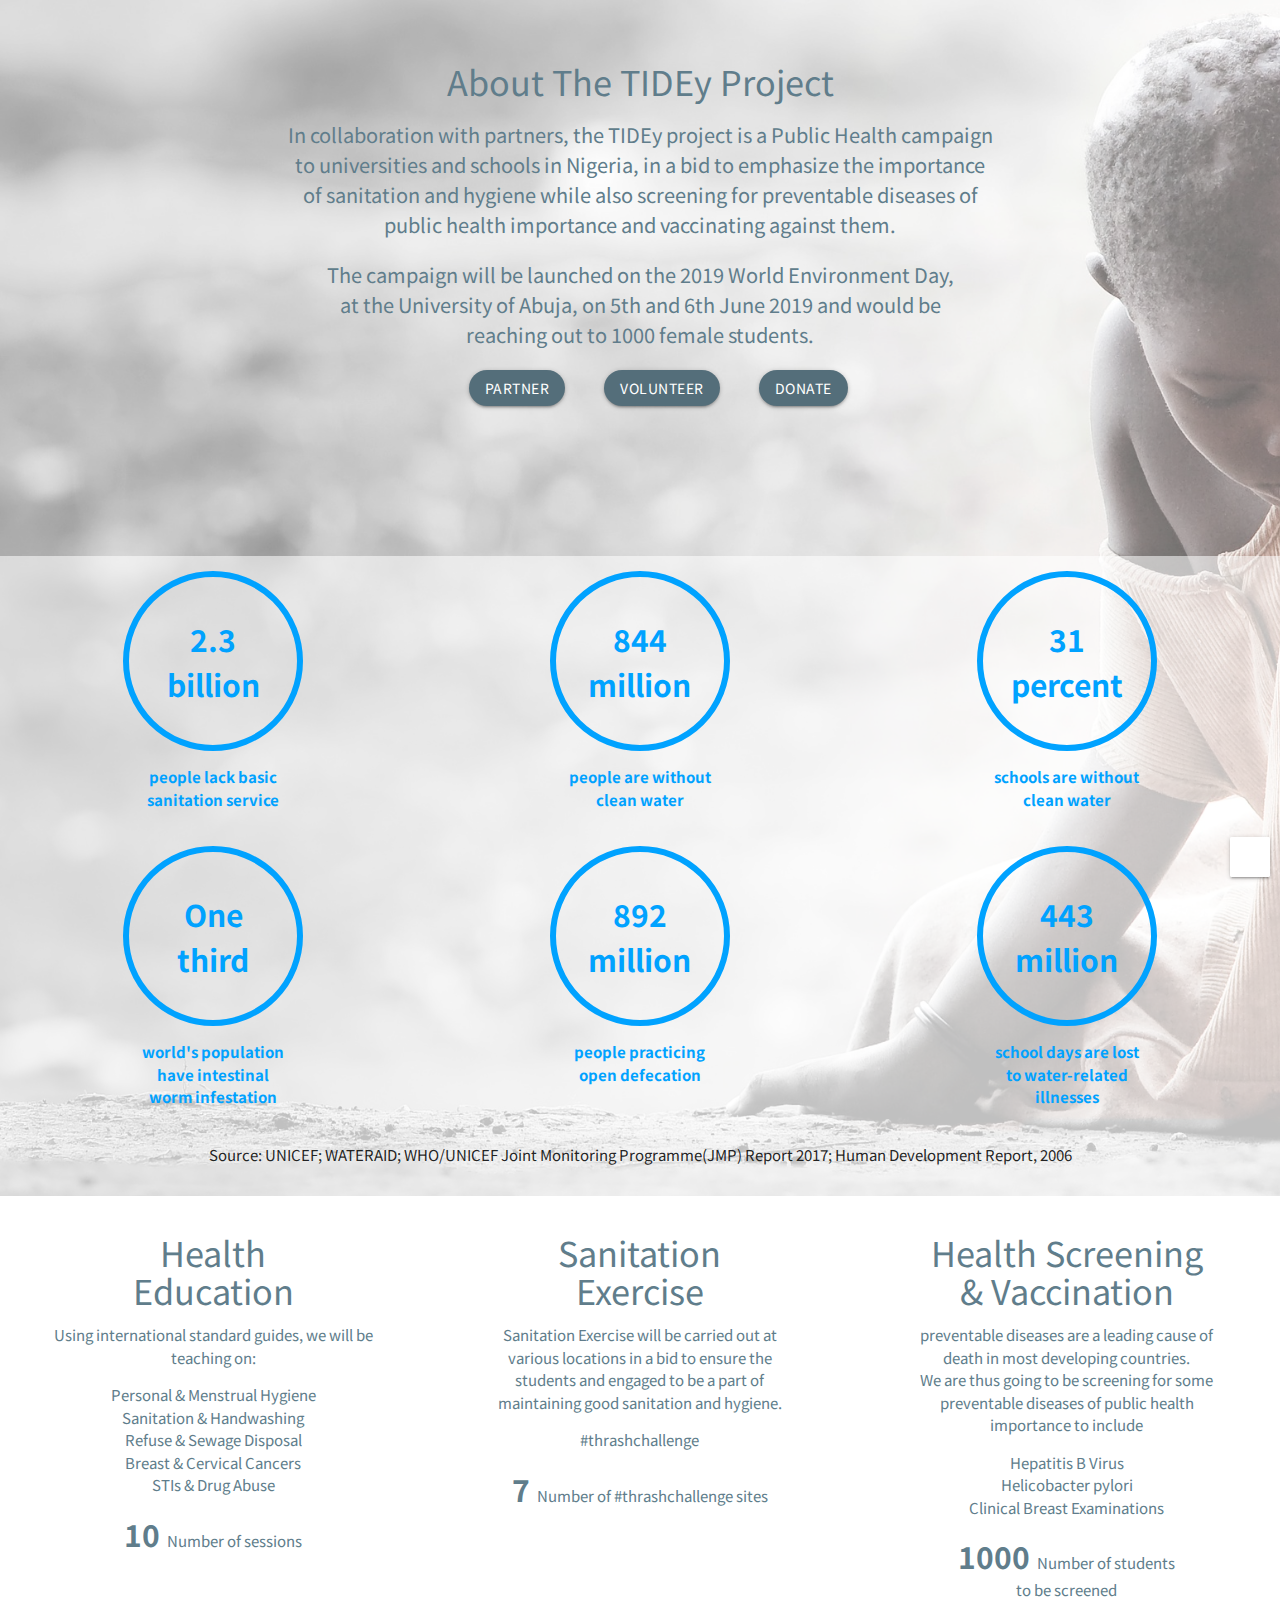
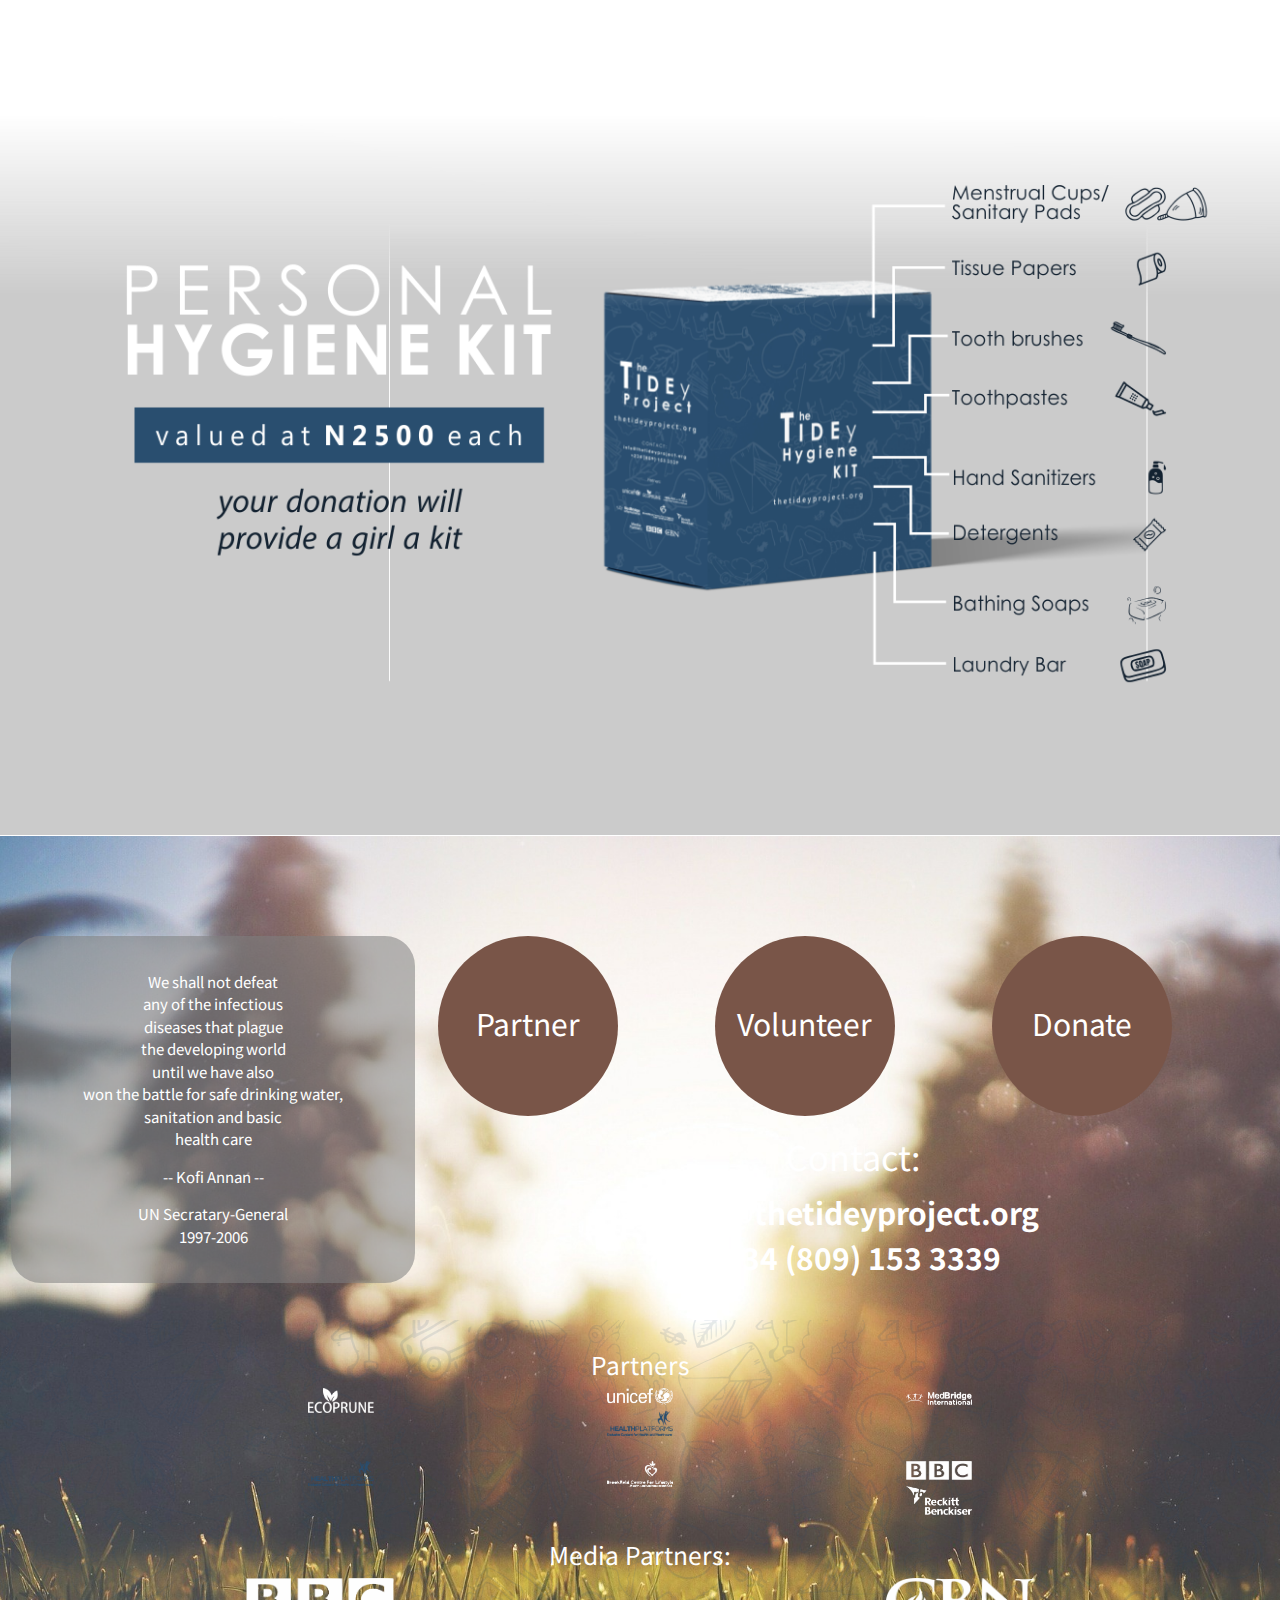
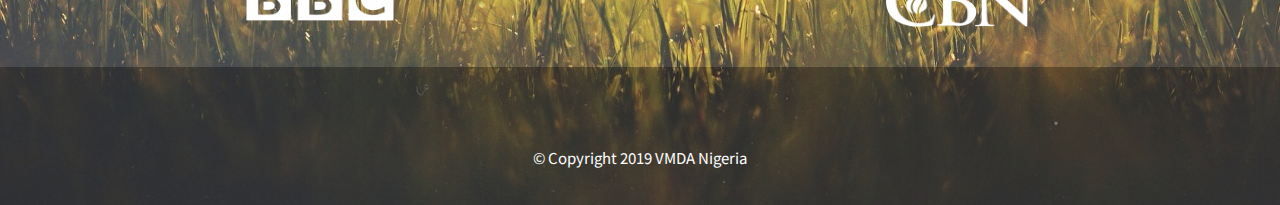
==== about.html @ 2f0557e1 "total makeover" ====
<!DOCTYPE html>
<html lang="en">
<head>
    <meta charset="UTF-8">
    <meta name="viewport" content="width=device-width, initial-scale=1.0">
    <meta http-equiv="X-UA-Compatible" content="ie=edge">
    <!--Import Google Icon Font-->
    <link href="https://fonts.googleapis.com/icon?family=Material+Icons" rel="stylesheet">
    <link href="https://fonts.googleapis.com/css?family=Noto+Sans+TC" rel="stylesheet">
    <link rel="stylesheet" href="https://use.fontawesome.com/releases/v5.8.2/css/all.css" integrity="sha384-oS3vJWv+0UjzBfQzYUhtDYW+Pj2yciDJxpsK1OYPAYjqT085Qq/1cq5FLXAZQ7Ay" crossorigin="anonymous">
    <!-- Compiled and minified CSS -->
    <link rel="stylesheet" href="https://cdnjs.cloudflare.com/ajax/libs/materialize/1.0.0/css/materialize.min.css">
    <link rel="stylesheet" href="public/css/animate.css">
    <script src="https://ajax.googleapis.com/ajax/libs/jquery/3.4.0/jquery.min.js"></script>
    <!-- Global site tag (gtag.js) - Google Analytics -->
    <script async src="https://www.googletagmanager.com/gtag/js?id=UA-139698238-1"></script>
    <script>
    window.dataLayer = window.dataLayer || [];
    function gtag(){dataLayer.push(arguments);}
    gtag('js', new Date());

    gtag('config', 'UA-139698238-1');
    </script>

    <script>
            $(document).ready(function(){
               $('.sidenav').sidenav();
            });
    </script>   

    <link rel="stylesheet" href="public/css/about.css">
    <link rel="Icon" href="public/media/TIDEy Logo.png">
    <title>The Tidey Project</title>
</head>
<body>

    <div id="gele" class="section">
            <div id="firstsection" class="section blue-grey-text center">
                    <h4>About The TIDEy Project</h4>
                    <p>In collaboration with partners,
                         the TIDEy project is a Public Health campaign <br/>to universities and schools in Nigeria, 
                        in a bid to emphasize the importance<br/> of sanitation and hygiene while also screening for
                         preventable diseases of<br/> public health importance and vaccinating against them.</p>
                    <p>
                            The campaign will be launched on the 2019 World Environment Day,<br/>
                            at the University of Abuja, on 5th and 6th June 2019 and would be<br/>
                             reaching out to 1000 female students.
                    </p>
                    <div id="three-sage-buttons">
                            <div class="btn cus-btn blue-grey darken-1">Partner</div>
                            <div class="btn cus-btn blue-grey darken-1">Volunteer</div>
                            <div class="btn cus-btn blue-grey darken-1">Donate</div>
                    </div>
            </div>
            <div id="secondsection" class="section center">
                <div class="row">
                        <div class="col l4 s4">
                            <div class="circle center">
                                <p>2.3<br/>billion</p>
                            </div>
                            <p>people lack basic <br/>sanitation service</p>
                        </div>
                        <div class="col l4 s4">
                            <div class="circle center">
                                <p>844<br/>million</p>
                            </div>
                            <p>people are without <br/> clean water</p>
                        </div>
                        <div class="col l4 s4">
                            <div class="circle center">
                                <p>31<br/>percent</p>
                            </div>
                            <p>schools are without <br/> clean water</p>
                        </div>
                </div>
                <div class="row">
                        <div class="col l4 s4">
                            <div class="circle center">
                                <p>One<br/>third</p>
                            </div>
                            <p>world's population <br/> have intestinal<br/> worm infestation</p>
                        </div>
                        <div class="col l4 s4">
                            <div class="circle center">
                                <p>892<br/>million</p>
                            </div>
                            <p>people practicing<br/> open defecation</p>
                        </div>
                        <div class="col l4 s4">
                            <div class="circle center">
                                <p>443<br/>million</p>
                            </div>
                            <p>school days are lost<br/> to water-related<br/>illnesses</p>
                        </div>
                </div>
                <p>Source: UNICEF; WATERAID; WHO/UNICEF Joint Monitoring Programme(JMP) Report 2017; Human Development Report, 2006</p>
            </div>
    </div>
    

    <div id="thirdsection" class="section blue-grey-text center">
        <div class="row">
            <div class="col l4 s12">
                <h4>Health<br/>Education</h4>
                <p>Using international standard guides, we will be<br/> teaching on:</p>
                <ul>
                    <li>Personal & Menstrual Hygiene</li>
                    <li>Sanitation & Handwashing</li>
                    <li>Refuse & Sewage Disposal</li>
                    <li>Breast & Cervical Cancers</li>
                    <li>STIs & Drug Abuse</li>
                </ul>
                <p><b>10 </b><i class="fas fa-long-arrow-alt-right"></i> Number of sessions</p>
            </div>
            <div class="col l4 s12">
                <h4>Sanitation<br/>Exercise</h4>
                <p>
                    Sanitation Exercise will be carried out at<br/>
                    various locations in a bid to ensure the <br/>
                    students and engaged to be a part of<br/>
                    maintaining good sanitation and hygiene.
                </p>
               <p>#thrashchallenge</p>
               <p><b>7 </b><i class="fas fa-long-arrow-alt-right"></i> Number of #thrashchallenge sites</p>
            </div>
            <div class="col l4 s12">
                <h4>Health Screening<br/>& Vaccination</h4>
                <p>preventable diseases are a leading cause of <br>
                death in most developing countries.<br/>
                We are thus going to be screening for some <br/>
                preventable diseases of public health<br/>
                importance to include
                </p>
                <ul>
                    <li>Hepatitis B Virus</li>
                    <li>Helicobacter pylori</li>
                    <li>Clinical Breast Examinations</li>
                </ul>
                <p><b>1000 </b><i class="fas fa-long-arrow-alt-right"></i> Number of students<br/> to be screened</p>
            </div>
        </div>
    </div>
    <div id="fourthsection" class="section center">
        <img src="/public/media/kit draft.png" alt="">
            <div id="fourthbtn" class="btn cus-btn blue-grey darken-1">DONATE</div>
    </div>
    <div id="fifthsection" class="section">
        <div class="row">
            <div class="col l4 s12">
                <div id="fifthquote" class="center white-text">
                    <p>We shall not defeat<br/> any of the infectious<br/> diseases that plague <br/>the developing world<br/>
                     until we have also <br>won the battle for safe drinking water,<br/>
                     sanitation and basic<br/> health care</p>
                     <p class="quotespitter">
                         -- Kofi Annan --
                     </p>
                     <p>UN Secratary-General<br/>1997-2006</p>
                </div>
            </div>
            <div class="col l8 s12">
                <div class="row white-text fifthcircle">
                    <div class="col l4 s4">
                        <div class="circle brown center">
                            <p>Partner</p>
                        </div>
                    </div>
                    <div class="col l4 s4">
                        <div class="circle brown center">
                            <p>Volunteer</p>
                        </div>
                    </div>
                    <div class="col l4 s4">
                        <div class="circle brown center">
                            <p>Donate</p>
                        </div>
                    </div>
                </div>
                <div class="row center white-text">
                    <h4>Contact:</h4>
                    <b>info@thetideyproject.org<br/>+234 (809) 153 3339</b>
                </div>
            </div>
        </div>
        <div id="partners" class="section center white-text">
            <h5>Partners</h5>
            <div class="container">
                <div class="row">
                    <div class="col l4 s4">
                            <img src="public/media/ecoprune white.png" alt="">
                    </div>
                    <div class="col l4 s4">
                            <img src="public/media/unicef white.png" alt="">
                    </div>
                    <div class="col l4 s4">
                            <img src="public/media/medbr white.png" alt="">
                    </div>
                    <div class="col l4 s4">
                            <img src="public/media/healthpl white.png" alt="">
                    </div>
                </div>

                <div class="row">
                    <div class="col l4 s4">
                            <img src="public/media/healthpl white.png" alt="">
                    </div>
                    <div class="col l4 s4">
                            <img src="public/media/bclm white.png" alt="">
                    </div>
                    <div class="col l4 s4">
                            <img src="public/media/bbc white.png" alt="">
                    </div>
                    <div class="col l4 s4">
                            <img src="public/media/rekit white.png" alt="">
                    </div>
                </div>
            </div>
            <div class="row center">
                    <h5>Media Partners:</h5>
                <div class="col l6 s6">
                    <img src="public/media/bbc white.png" alt="">
                </div>
                <div class="col l6 s6">
                    <img src="public/media/cbn white.png" alt="">
                </div>
            </div>
        </div>
        <div id="footer" class="center white-text">
                <p><span><a href="https://www.facebook.com/cmdanigeria" style="color: white"><i class="fab fa-facebook-square"></i></a></span>
                    <span><a href="https://www.instagram.com/cmdanigeria" style="color: white"><i class="fab fa-instagram"></i></a></span>
                    <span><a href="https://www.twitter.com/cmdanigeria" style="color: white"><i class="fab fa-twitter-square"></i></a></span>
                </p>
                <p>&copy; Copyright 2019 VMDA Nigeria</p>
        </div>
    </div>

    <button id="top" class="btn white pulse floating-btn"><i class="fas fa-chevron-up"></i></button>
    <!-- Compiled and minified JavaScript -->
    <script src="https://cdnjs.cloudflare.com/ajax/libs/materialize/1.0.0/js/materialize.min.js"></script>
    <script src="public/js/controller.js"></script>
</body>
</html>
---- public/css/about.css ----
html {
    scroll-behavior: smooth;
  }
  nav{
    background-color:rgba(255, 255, 255, 0) !important;
    box-shadow: 0 0 0 0 !important;
  }
body{
    margin:0;
    padding:0;
    border:none;
    font-family: 'Noto Sans TC' !important;
}
.section{
    width: 100%;
    border:none;
    margin:0;
}
#gele{
    margin:0;
    padding:0;
    border:none;
    background-image: url(../media/nothappy.jpg);
    background-repeat: no-repeat;
    background-size: cover;
}
#firstsection{
    width:100%;
    padding:40px;
    padding-bottom:150px;
    background-color:rgba(255, 255, 255, 0.445);
}
#firstsection p{
    font-size:20px;
}
#three-sage-buttons{
    width:100%;
}
#three-sage-buttons div{
    margin-left:3% !important;
}
#secondsection{
    background-color:rgba(255, 255, 255, 0.753);
}
#secondsection .row .col{
    text-align:center !important;
    font-weight:700 !important;
}
#secondsection .row .col p{
    text-align:center !important;
    color:rgb(0, 162, 255);
}
#secondsection .row .col .circle{
    border:6px solid rgb(0, 162, 255) !important;
    text-align:left !important;
    height:180px;
    width:180px;
    margin:auto;
    padding:10px;
    color:rgb(0, 162, 255);
    font-size:30px;
    font-weight:700 !important;

}
#thirdsection i{
    font-size:20px;
}
#fourthsection{
    position: relative;
}
#fourthsection img{
    width:100%;
    position: relative;
}
#fourthbtn{
    position: absolute;
    top:20vh;
}
#fourthbtn{
    margin-top:600px;
}
#fifthsection{
    margin-top:-20px;
    padding-top:100px;
    background-image:url(../media/slide3.jpg);
    background-repeat: no-repeat;
    background-size: cover;
    padding-bottom:0;
}
#fifthquote{
    padding:20px;
    border-radius:30px;
    background-color:rgba(128, 128, 128, 0.555) !important;
}
.fifthcircle{
    width:100%;
}
.fifthcircle .circle{
    padding-top:35px;
    font-size:30px;
    text-align:center;
    height:180px;
    width:180px;
}
#partners{
    background-image: url(../media/partners\ bkgrnd\ white.png);
}
#partners img{
    width:24%;
}
#footer{
    background-color:rgba(0, 0, 0, 0.329);
    padding:20px;
}
#footer span{
    padding:20px;
}
#footer i{
    font-size:20px;
}
#top{
    cursor: pointer;
    position:fixed;
    top:93vh;
    height:40px;
    width:40px;
    right:10px;
    color:white;
}
.cus-btn{
    border-radius:30px;
}
b{
    font-size:30px;
}
@media screen and (max-width:700px){
    #secondsection .row .col .circle{
        height:100px;
        width:100px;
        font-size:12px;
    }
}
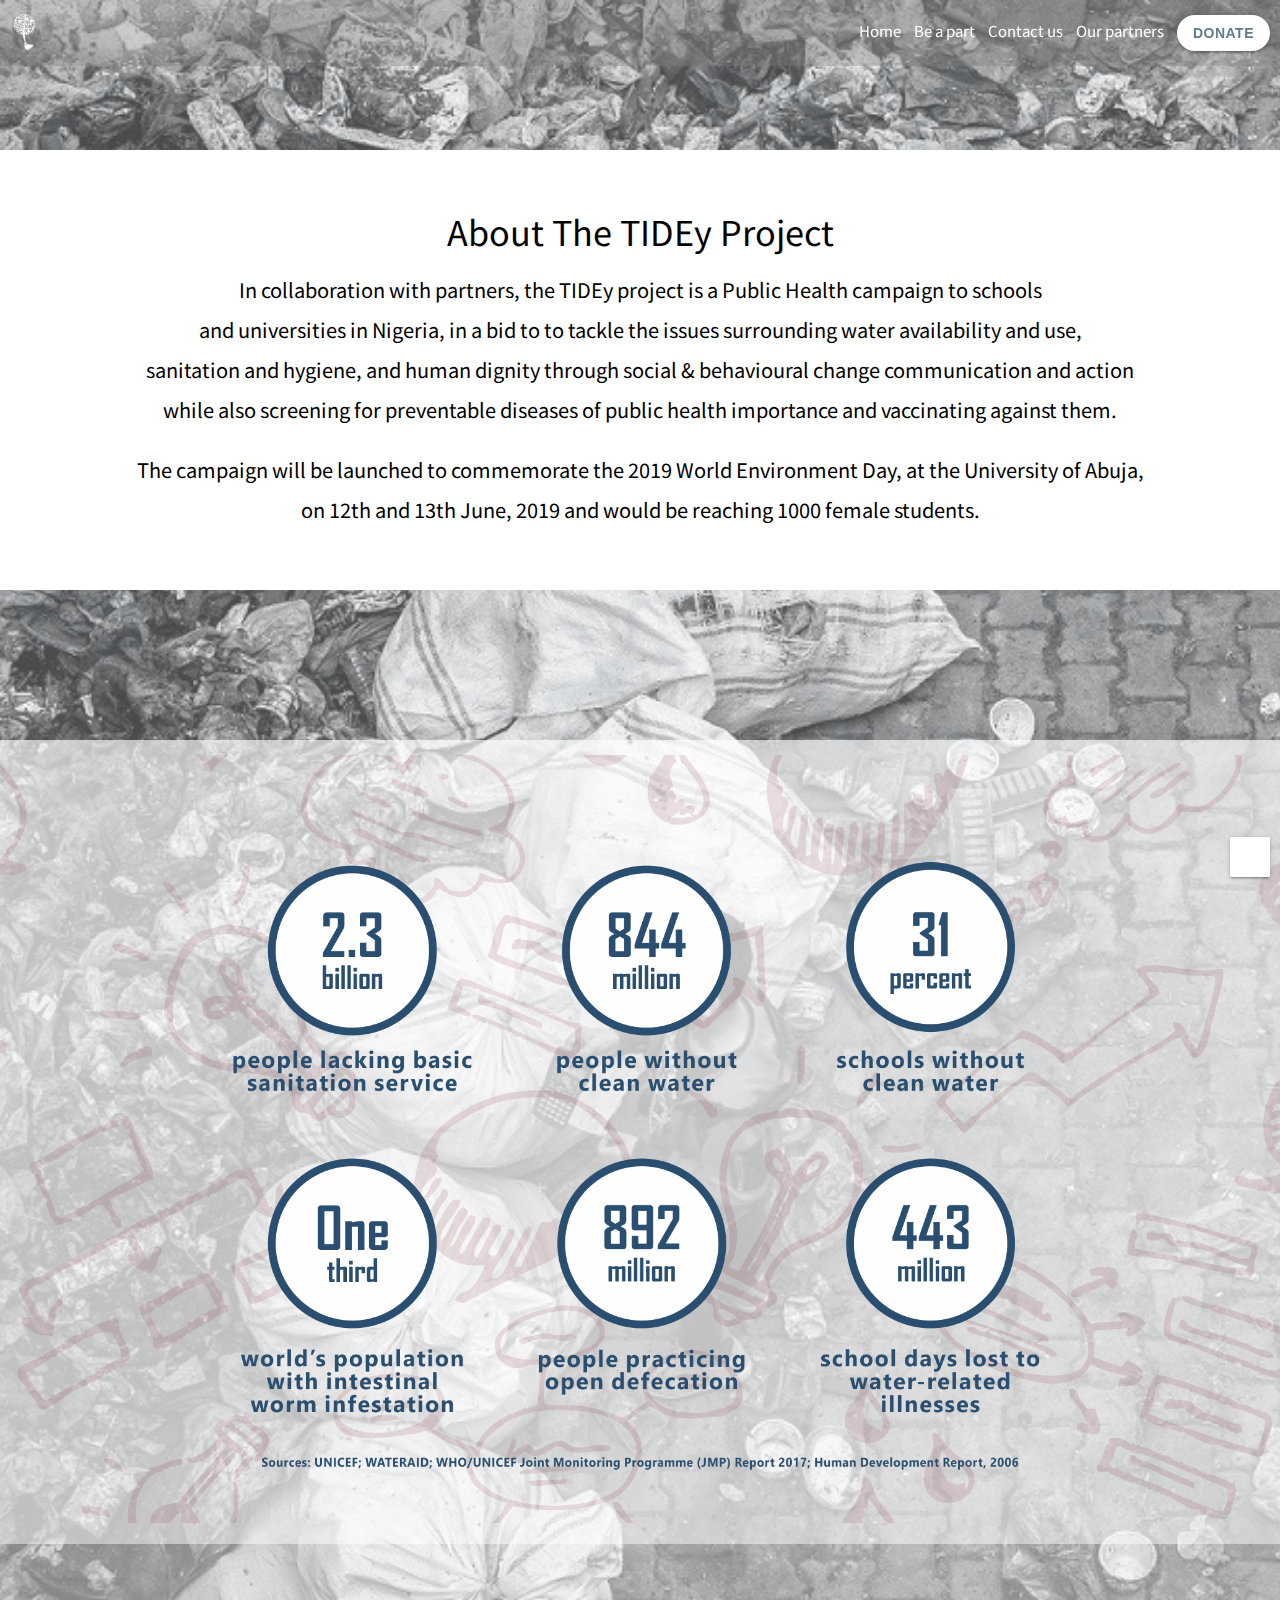
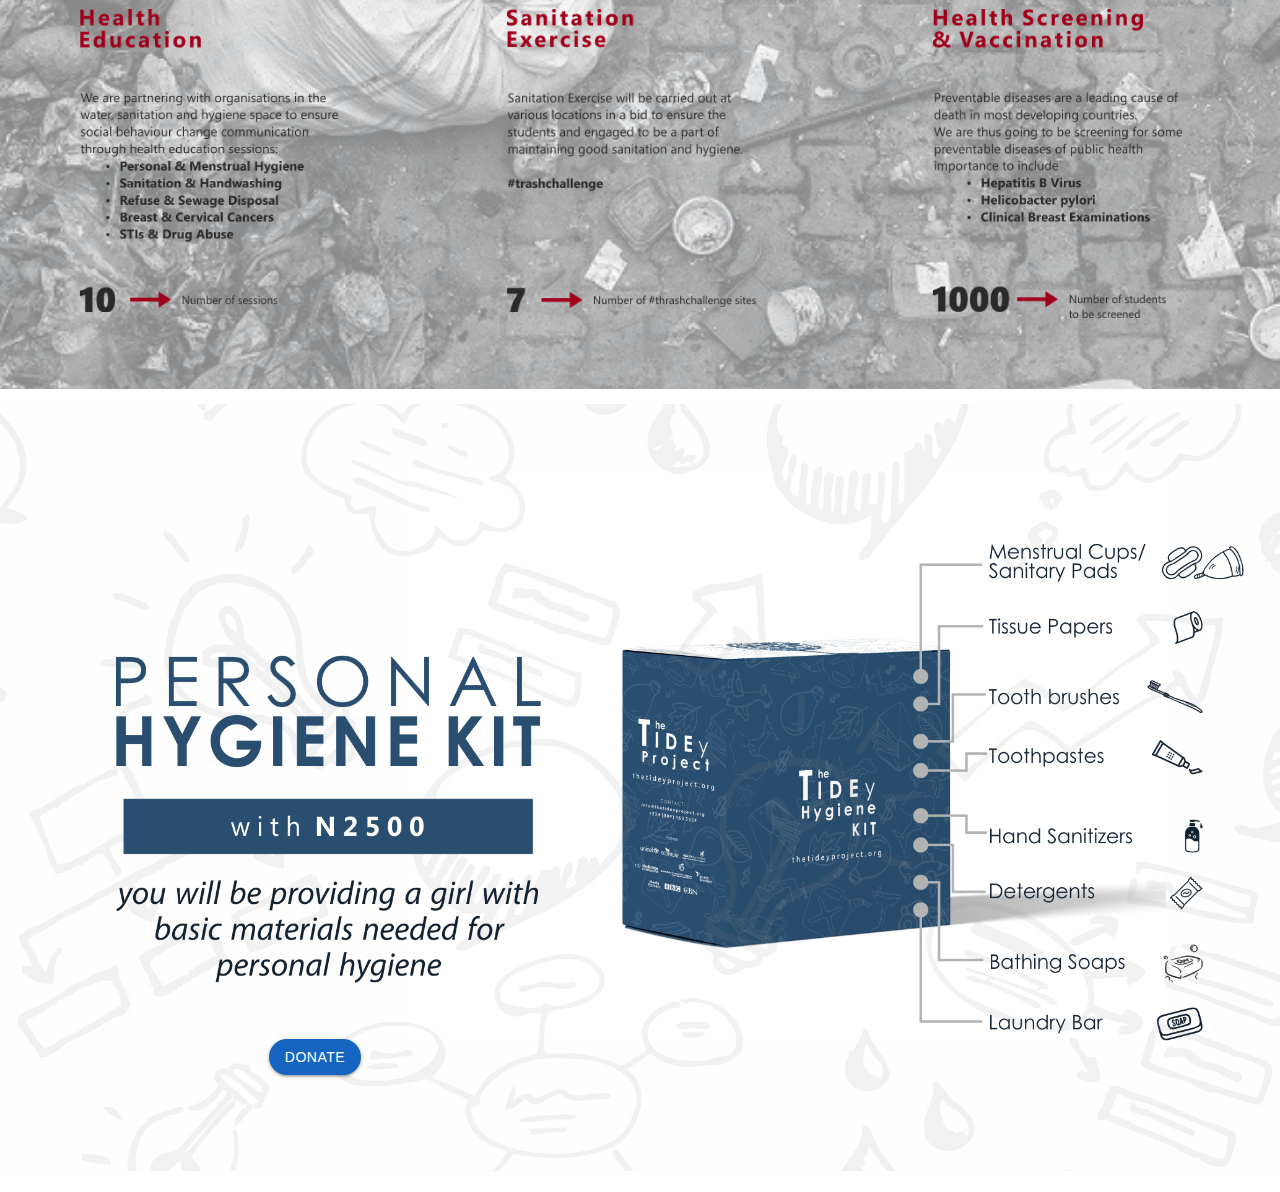
==== commit aed64182: "added inline paystack" ====
--- a/about.html
+++ b/about.html
@@ -33,208 +33,60 @@
     <title>The Tidey Project</title>
 </head>
 <body>
+        <div id="navigation" class="white-text">
+            <a href="index.html" id="logo"><img src="public/media/Solo logo.png" class="responsive-img" alt=""></a>
+                <ul class="right">
+                    <li><a href="index.html">Home</a></li>
+                    <li><a href="https://docs.google.com/forms/d/e/1FAIpQLSfa8B65cx9qOF58PEzww5vFvVvrTvm5d475njVarSfZ62L8VQ/viewform?vc=0&c=0&w=1">Be a part</a></li>
+                    <li><a href="contact.html">Contact us</a></li>
+                    <li><a href="contact.html#partners">Our partners</a></li>
+                    <li><a href="form.html"><button class="btn cus-btn blue-grey-text white">Donate</button></a></li>
+                </ul>
+            </div>
 
     <div id="gele" class="section">
-            <div id="firstsection" class="section blue-grey-text center">
-                    <h4>About The TIDEy Project</h4>
-                    <p>In collaboration with partners,
-                         the TIDEy project is a Public Health campaign <br/>to universities and schools in Nigeria, 
-                        in a bid to emphasize the importance<br/> of sanitation and hygiene while also screening for
-                         preventable diseases of<br/> public health importance and vaccinating against them.</p>
-                    <p>
-                            The campaign will be launched on the 2019 World Environment Day,<br/>
-                            at the University of Abuja, on 5th and 6th June 2019 and would be<br/>
-                             reaching out to 1000 female students.
-                    </p>
-                    <div id="three-sage-buttons">
-                            <div class="btn cus-btn blue-grey darken-1">Partner</div>
-                            <div class="btn cus-btn blue-grey darken-1">Volunteer</div>
-                            <div class="btn cus-btn blue-grey darken-1">Donate</div>
-                    </div>
+        <div id="fadedicons">
+            <div id="firstsection" class="section black-text center">
+                <div id="content">
+                        <h4>About The TIDEy Project</h4>
+                        <p>In collaboration with partners, the TIDEy project is a Public Health campaign to schools<br/>
+                         and universities in Nigeria, in a bid to to tackle the issues surrounding water availability and use,<br/>
+                        sanitation and hygiene, and human dignity through social & behavioural change communication and action<br/>
+                        while also screening for preventable diseases of public health importance and vaccinating against them.</p>
+                        <p>The campaign will be launched to commemorate the 2019 World Environment Day, at the University of Abuja,<br/>
+                         on 12th and 13th June, 2019 and would be reaching 1000 female students.</p>
+                </div>
             </div>
             <div id="secondsection" class="section center">
-                <div class="row">
-                        <div class="col l4 s4">
-                            <div class="circle center">
-                                <p>2.3<br/>billion</p>
-                            </div>
-                            <p>people lack basic <br/>sanitation service</p>
+                <img src="public/media/stats.png" alt="" class="responsive-img">
+            </div>
+
+            <div id="thirdsection" class="section black-text center">
+                    <div class="row">
+                        <div class="col l4 s12">
+                           <img src="public/media/1.png" alt="" class="responsive-img">
                         </div>
-                        <div class="col l4 s4">
-                            <div class="circle center">
-                                <p>844<br/>million</p>
-                            </div>
-                            <p>people are without <br/> clean water</p>
+                        <div class="col l4 s12">
+                            <img src="public/media/2.png" alt="" class="responsive-img">
                         </div>
-                        <div class="col l4 s4">
-                            <div class="circle center">
-                                <p>31<br/>percent</p>
-                            </div>
-                            <p>schools are without <br/> clean water</p>
-                        </div>
-                </div>
-                <div class="row">
-                        <div class="col l4 s4">
-                            <div class="circle center">
-                                <p>One<br/>third</p>
-                            </div>
-                            <p>world's population <br/> have intestinal<br/> worm infestation</p>
-                        </div>
-                        <div class="col l4 s4">
-                            <div class="circle center">
-                                <p>892<br/>million</p>
-                            </div>
-                            <p>people practicing<br/> open defecation</p>
-                        </div>
-                        <div class="col l4 s4">
-                            <div class="circle center">
-                                <p>443<br/>million</p>
-                            </div>
-                            <p>school days are lost<br/> to water-related<br/>illnesses</p>
-                        </div>
-                </div>
-                <p>Source: UNICEF; WATERAID; WHO/UNICEF Joint Monitoring Programme(JMP) Report 2017; Human Development Report, 2006</p>
-            </div>
-    </div>
-    
-
-    <div id="thirdsection" class="section blue-grey-text center">
-        <div class="row">
-            <div class="col l4 s12">
-                <h4>Health<br/>Education</h4>
-                <p>Using international standard guides, we will be<br/> teaching on:</p>
-                <ul>
-                    <li>Personal & Menstrual Hygiene</li>
-                    <li>Sanitation & Handwashing</li>
-                    <li>Refuse & Sewage Disposal</li>
-                    <li>Breast & Cervical Cancers</li>
-                    <li>STIs & Drug Abuse</li>
-                </ul>
-                <p><b>10 </b><i class="fas fa-long-arrow-alt-right"></i> Number of sessions</p>
-            </div>
-            <div class="col l4 s12">
-                <h4>Sanitation<br/>Exercise</h4>
-                <p>
-                    Sanitation Exercise will be carried out at<br/>
-                    various locations in a bid to ensure the <br/>
-                    students and engaged to be a part of<br/>
-                    maintaining good sanitation and hygiene.
-                </p>
-               <p>#thrashchallenge</p>
-               <p><b>7 </b><i class="fas fa-long-arrow-alt-right"></i> Number of #thrashchallenge sites</p>
-            </div>
-            <div class="col l4 s12">
-                <h4>Health Screening<br/>& Vaccination</h4>
-                <p>preventable diseases are a leading cause of <br>
-                death in most developing countries.<br/>
-                We are thus going to be screening for some <br/>
-                preventable diseases of public health<br/>
-                importance to include
-                </p>
-                <ul>
-                    <li>Hepatitis B Virus</li>
-                    <li>Helicobacter pylori</li>
-                    <li>Clinical Breast Examinations</li>
-                </ul>
-                <p><b>1000 </b><i class="fas fa-long-arrow-alt-right"></i> Number of students<br/> to be screened</p>
-            </div>
-        </div>
-    </div>
-    <div id="fourthsection" class="section center">
-        <img src="/public/media/kit draft.png" alt="">
-            <div id="fourthbtn" class="btn cus-btn blue-grey darken-1">DONATE</div>
-    </div>
-    <div id="fifthsection" class="section">
-        <div class="row">
-            <div class="col l4 s12">
-                <div id="fifthquote" class="center white-text">
-                    <p>We shall not defeat<br/> any of the infectious<br/> diseases that plague <br/>the developing world<br/>
-                     until we have also <br>won the battle for safe drinking water,<br/>
-                     sanitation and basic<br/> health care</p>
-                     <p class="quotespitter">
-                         -- Kofi Annan --
-                     </p>
-                     <p>UN Secratary-General<br/>1997-2006</p>
-                </div>
-            </div>
-            <div class="col l8 s12">
-                <div class="row white-text fifthcircle">
-                    <div class="col l4 s4">
-                        <div class="circle brown center">
-                            <p>Partner</p>
-                        </div>
-                    </div>
-                    <div class="col l4 s4">
-                        <div class="circle brown center">
-                            <p>Volunteer</p>
-                        </div>
-                    </div>
-                    <div class="col l4 s4">
-                        <div class="circle brown center">
-                            <p>Donate</p>
+                        <div class="col l4 s12">
+                           <img src="public/media/3.png" alt="" class="responsive-img">
                         </div>
                     </div>
                 </div>
-                <div class="row center white-text">
-                    <h4>Contact:</h4>
-                    <b>info@thetideyproject.org<br/>+234 (809) 153 3339</b>
-                </div>
-            </div>
         </div>
-        <div id="partners" class="section center white-text">
-            <h5>Partners</h5>
-            <div class="container">
-                <div class="row">
-                    <div class="col l4 s4">
-                            <img src="public/media/ecoprune white.png" alt="">
-                    </div>
-                    <div class="col l4 s4">
-                            <img src="public/media/unicef white.png" alt="">
-                    </div>
-                    <div class="col l4 s4">
-                            <img src="public/media/medbr white.png" alt="">
-                    </div>
-                    <div class="col l4 s4">
-                            <img src="public/media/healthpl white.png" alt="">
-                    </div>
-                </div>
-
-                <div class="row">
-                    <div class="col l4 s4">
-                            <img src="public/media/healthpl white.png" alt="">
-                    </div>
-                    <div class="col l4 s4">
-                            <img src="public/media/bclm white.png" alt="">
-                    </div>
-                    <div class="col l4 s4">
-                            <img src="public/media/bbc white.png" alt="">
-                    </div>
-                    <div class="col l4 s4">
-                            <img src="public/media/rekit white.png" alt="">
-                    </div>
-                </div>
-            </div>
-            <div class="row center">
-                    <h5>Media Partners:</h5>
-                <div class="col l6 s6">
-                    <img src="public/media/bbc white.png" alt="">
-                </div>
-                <div class="col l6 s6">
-                    <img src="public/media/cbn white.png" alt="">
-                </div>
-            </div>
-        </div>
-        <div id="footer" class="center white-text">
-                <p><span><a href="https://www.facebook.com/cmdanigeria" style="color: white"><i class="fab fa-facebook-square"></i></a></span>
-                    <span><a href="https://www.instagram.com/cmdanigeria" style="color: white"><i class="fab fa-instagram"></i></a></span>
-                    <span><a href="https://www.twitter.com/cmdanigeria" style="color: white"><i class="fab fa-twitter-square"></i></a></span>
-                </p>
-                <p>&copy; Copyright 2019 VMDA Nigeria</p>
-        </div>
+    </div>
+    
+    <div id="fourthsection" class="section center">
+        <img src="public/media/kit draft.png" alt="">
+        <button class="btn cus-btn left blue darken-3"><a onclick="payWithPaystack()" style="color:white">Donate</a></button>
     </div>
 
     <button id="top" class="btn white pulse floating-btn"><i class="fas fa-chevron-up"></i></button>
     <!-- Compiled and minified JavaScript -->
+    
+        <script src="https://js.paystack.co/v1/inline.js"></script> 
+        <script src="public/js/paystack.js"></script>
     <script src="https://cdnjs.cloudflare.com/ajax/libs/materialize/1.0.0/js/materialize.min.js"></script>
     <script src="public/js/controller.js"></script>
 </body>
--- a/public/css/about.css
+++ b/public/css/about.css
@@ -16,28 +16,66 @@
     border:none;
     margin:0;
 }
+#navigation{
+    z-index:5;
+    width:100%;
+    background-color:rgba(128, 128, 128, 0.397);
+    position: fixed;
+    top:0;
+}
+#navigation button{
+    font-weight: 700;
+}
+#navigation #logo{
+    width:100px;
+}
+#logo img{
+    padding:10px;
+    width: 50px;
+}
+#navigation ul li{
+    display: inline-block;
+    padding-right:10px;
+}
+#navigation ul li a{
+    color:white;
+}
 #gele{
+    padding-top:150px;
     margin:0;
     padding:0;
     border:none;
-    background-image: url(../media/nothappy.jpg);
+    background-image: url(../media/boy-calamity.jpg);
+    background-repeat: no-repeat;
+    background-size: cover;
+}
+#fadedicons{
+    background-image:url(../media/partners\ bkgrnd\ white.png);
     background-repeat: no-repeat;
     background-size: cover;
 }
 #firstsection{
     width:100%;
+    padding-left:0;
+    padding-right:0;
+    padding-top:150px;
+    padding-bottom:150px;
+    background-color:rgba(255, 255, 255, 0.288);
+}
+#firstsection #content{
     padding:40px;
-    padding-bottom:150px;
-    background-color:rgba(255, 255, 255, 0.445);
+    background-color:rgb(255, 255, 255);
+    width:100%;
 }
 #firstsection p{
     font-size:20px;
+    line-height: 40px;
 }
 #three-sage-buttons{
     width:100%;
 }
 #three-sage-buttons div{
-    margin-left:3% !important;
+    margin-left:2% !important;
 }
 #secondsection{
     background-color:rgba(255, 255, 255, 0.753);
@@ -62,11 +100,25 @@
     font-weight:700 !important;
 
 }
+#thirdsection{
+    background-color:rgba(255, 255, 255, 0.534);
+}
 #thirdsection i{
     font-size:20px;
 }
+#thirdsection .row .col{
+    margin-top:20px;
+    padding:30px 80px 30px 80px;
+}
 #fourthsection{
     position: relative;
+}
+#fourthsection button{
+    margin-left:23%;
+    z-index:6;
+    left:-2%;
+    top:650px;
+    position:absolute; 
 }
 #fourthsection img{
     width:100%;
@@ -81,32 +133,56 @@
 }
 #fifthsection{
     margin-top:-20px;
-    padding-top:100px;
     background-image:url(../media/slide3.jpg);
     background-repeat: no-repeat;
     background-size: cover;
     padding-bottom:0;
 }
+#fifthsection .row{
+    background-image:url(../media/partners\ bkgrnd\ white.png);
+    background-repeat: no-repeat;
+    background-size: cover;
+}
+#fifthsection .spacing{
+    padding-top:200px;
+}
 #fifthquote{
-    padding:20px;
+    padding:30px;
+    padding-top:150px;
+    padding-bottom: 150px;
     border-radius:30px;
-    background-color:rgba(128, 128, 128, 0.555) !important;
+    background-color:rgba(128, 128, 128, 0.644) !important;
 }
 .fifthcircle{
     width:100%;
 }
-.fifthcircle .circle{
-    padding-top:35px;
-    font-size:30px;
-    text-align:center;
-    height:180px;
-    width:180px;
+#formrow{
+    margin-top:-100px;
+}
+#contact-form{
+    font-size:17px !important;
+    width:40%;
+    margin:auto;
+}
+#contact-form p{
+    margin:0;
+    padding:0;
+    text-align:left;
+}
+#contact-form #email,#fullname,#message{
+    background-color:rgba(255, 255, 255, 0.425);
+    border-radius: 10px;
+    padding:5px;
+}
+#message{
+    height:200px;
 }
 #partners{
     background-image: url(../media/partners\ bkgrnd\ white.png);
+
 }
 #partners img{
-    width:24%;
+    width:80%;
 }
 #footer{
     background-color:rgba(0, 0, 0, 0.329);
@@ -133,10 +209,58 @@
 b{
     font-size:30px;
 }
+#form{
+    height: 100vh;
+    padding-top:160px;
+}
+#donateform{
+    width:35%;
+    margin:auto;
+    padding:50px;
+    border-radius: 10px;
+}
+#donateform #amount,#donateform #email{
+    margin-top:15px;
+    margin-bottom:15px;
+}
 @media screen and (max-width:700px){
+    #donateform{
+        width:90%;
+        margin:auto;
+        padding:50px;
+        border-radius: 5px;
+    }
+    #firstsection{
+        padding-top:60px;
+        padding-bottom: 60px;
+    }
+    #firstsection p{
+        font-size:14px;
+        line-height: 25px;
+    }
+    #firstsection h4{
+        font-size:23px;
+    }
     #secondsection .row .col .circle{
         height:100px;
         width:100px;
         font-size:12px;
     }
+    #formrow{
+        margin-top:0;
+    }
+    #contact-form{
+        margin-top:40px;
+        width: 90%;
+    }
+    #fourthsection button{
+        margin-left:23%;
+        z-index:6;
+        left:-7%;
+        top:220px;
+        position:absolute; 
+    }
+    #navigation li a{
+        font-size:11px;
+    }
 }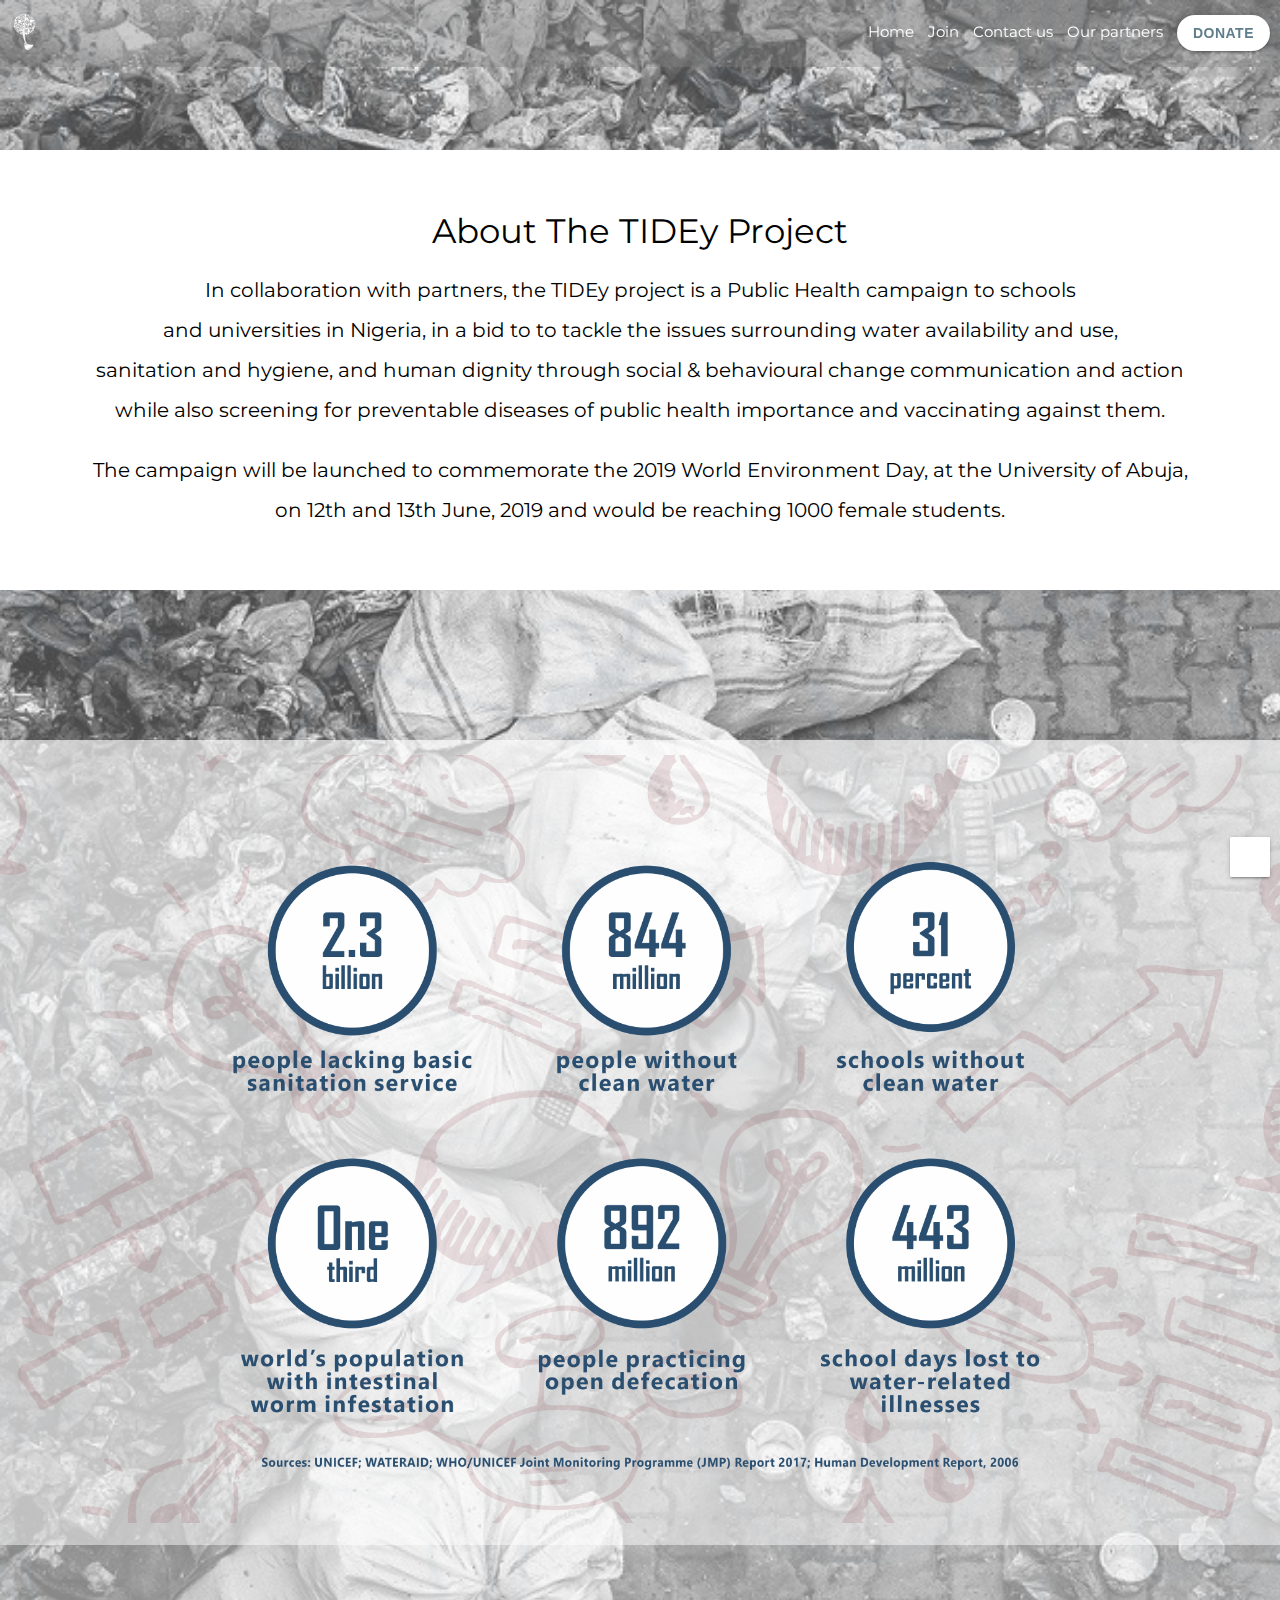
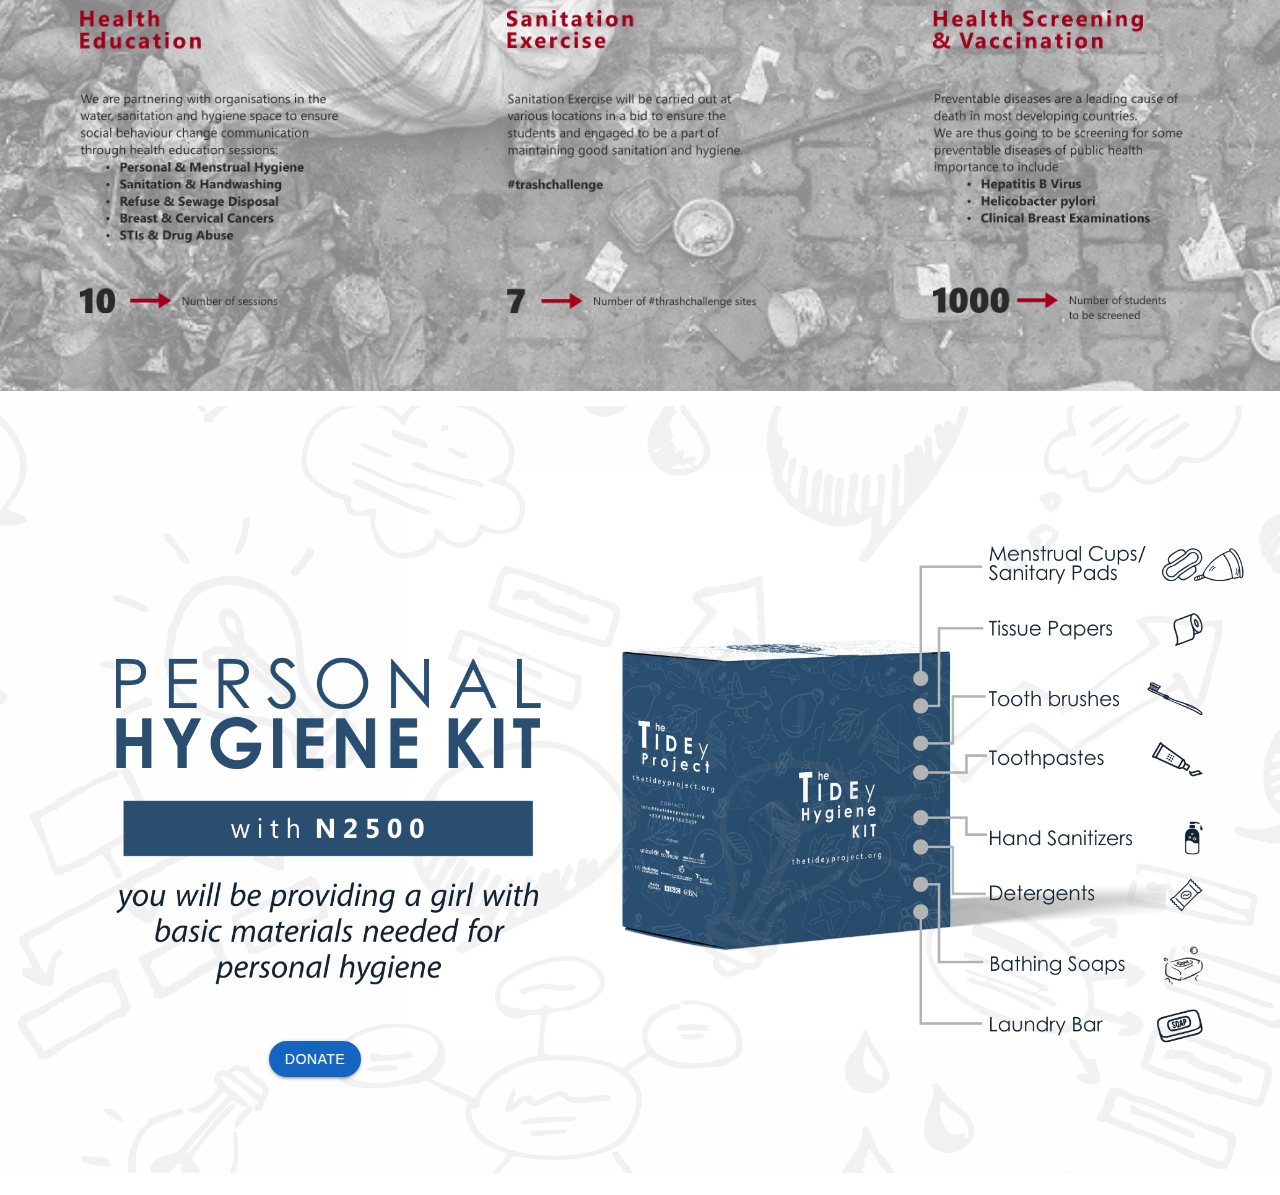
==== commit 4218dc97: "Dd" ====
--- a/about.html
+++ b/about.html
@@ -37,10 +37,10 @@
             <a href="index.html" id="logo"><img src="public/media/Solo logo.png" class="responsive-img" alt=""></a>
                 <ul class="right">
                     <li><a href="index.html">Home</a></li>
-                    <li><a href="https://docs.google.com/forms/d/e/1FAIpQLSfa8B65cx9qOF58PEzww5vFvVvrTvm5d475njVarSfZ62L8VQ/viewform?vc=0&c=0&w=1">Be a part</a></li>
+                    <li><a href="https://docs.google.com/forms/d/e/1FAIpQLSfa8B65cx9qOF58PEzww5vFvVvrTvm5d475njVarSfZ62L8VQ/viewform?vc=0&c=0&w=1">Join</a></li>
                     <li><a href="contact.html">Contact us</a></li>
                     <li><a href="contact.html#partners">Our partners</a></li>
-                    <li><a href="form.html"><button class="btn cus-btn blue-grey-text white">Donate</button></a></li>
+                    <li><a href="donate.html"><button class="btn cus-btn blue-grey-text white">Donate</button></a></li>
                 </ul>
             </div>
 
@@ -79,7 +79,7 @@
     
     <div id="fourthsection" class="section center">
         <img src="public/media/kit draft.png" alt="">
-        <button class="btn cus-btn left blue darken-3"><a onclick="payWithPaystack()" style="color:white">Donate</a></button>
+        <button class="btn cus-btn left blue darken-3"><a href="donate.html" style="color:white">Donate</a></button>
     </div>
 
     <button id="top" class="btn white pulse floating-btn"><i class="fas fa-chevron-up"></i></button>
@@ -90,4 +90,4 @@
     <script src="https://cdnjs.cloudflare.com/ajax/libs/materialize/1.0.0/js/materialize.min.js"></script>
     <script src="public/js/controller.js"></script>
 </body>
-</html>+</html>
--- a/public/css/about.css
+++ b/public/css/about.css
@@ -1,3 +1,4 @@
+@import url('https://fonts.googleapis.com/css?family=Montserrat&display=swap');
 html {
     scroll-behavior: smooth;
   }
@@ -9,7 +10,7 @@
     margin:0;
     padding:0;
     border:none;
-    font-family: 'Noto Sans TC' !important;
+    font-family: 'Montserrat', sans-serif !important;
 }
 .section{
     width: 100%;
@@ -219,9 +220,33 @@
     padding:50px;
     border-radius: 10px;
 }
+#donateform span{
+    padding:0px;
+}
+#donateform p{
+    margin:0;
+}
+#next{
+    width:100%;
+}
 #donateform #amount,#donateform #email{
-    margin-top:15px;
+    margin-top:1px;
+    border:1.3px solid grey;
+    border-radius:3px;
     margin-bottom:15px;
+    text-align:center;
+}
+#firstname,#lastname{
+    border:1.3px solid grey;
+    text-align:center;
+    border-radius:3px;
+}
+#first{
+    width:48%;
+    margin-right:4%;
+}
+#second{
+    width:48%;
 }
 @media screen and (max-width:700px){
     #donateform{
@@ -263,4 +288,4 @@
     #navigation li a{
         font-size:11px;
     }
-}+}
